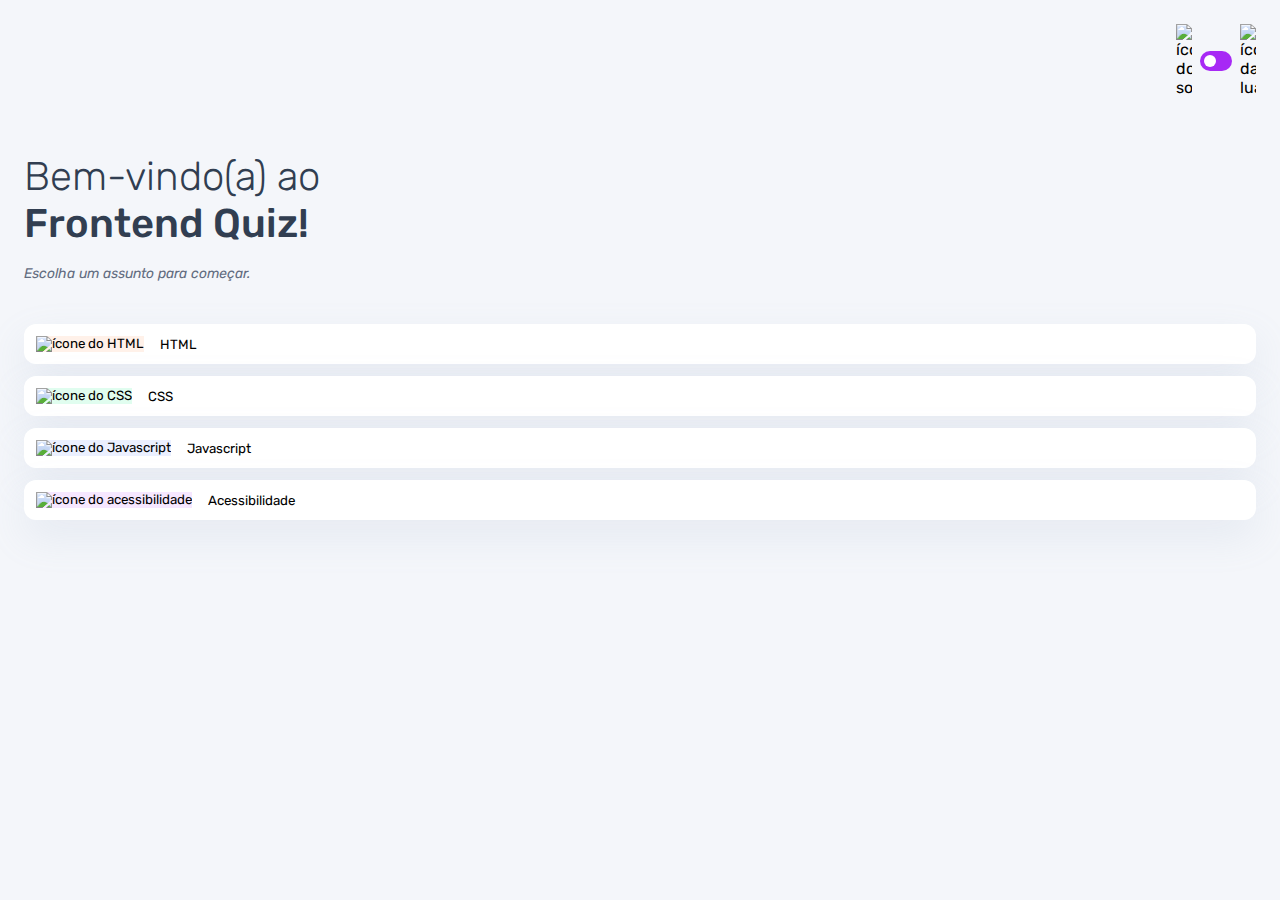
==== index.html @ 5c31f53d "primeira parte da estilização dos botões de assunto" ====
<!DOCTYPE html>
<html lang="pt-BR">
<head>
    <meta charset="UTF-8">
    <meta name="viewport" content="width=device-width, initial-scale=1.0">
    <link rel="preconnect" href="https://fonts.googleapis.com">
    <link rel="preconnect" href="https://fonts.gstatic.com" crossorigin>
    <link href="https://fonts.googleapis.com/css2?family=Rubik:ital,wght@0,300..900;1,300..900&display=swap" rel="stylesheet">
    <link rel="stylesheet" href="style.css">
    <title>Quiz app</title>
</head>
<body>
    <header>
        <div class="tema">
            <img src="./assets/images/icon-sun-dark.svg" alt="ícone do sol">
            <button>
                <div></div>
            </button>
            <img src="./assets/images/icon-moon-dark.svg" alt="ícone da lua">
        </div> 
    </header>

    <main>
        <section class="boas_vindas">
            <h1>
                Bem-vindo(a) ao <br> 
                <strong>Frontend Quiz!</strong>
            </h1>

            <p>Escolha um assunto para começar.</p>
        </section>

        <section class="assuntos">
            <button class="botao_html">
                <div>
                    <img src="./assets/images/icon-html.svg" alt="ícone do HTML">
                </div>
                HTML
            </button>

            <button class="botao_css">
                <div>
                    <img src="./assets/images/icon-css.svg" alt="ícone do CSS">
                </div>
                CSS
            </button>

            <button class="botao_javascript">
                <div>
                    <img src="./assets/images/icon-js.svg" alt="ícone do Javascript">
                </div>
                Javascript
            </button>

            <button class="botao_acessibilidade">
                <div>
                    <img src="./assets/images/icon-accessibility.svg" alt="ícone do acessibilidade">
                </div>
                Acessibilidade
            </button>
        </section>
    </main>
</body>
</html>
---- style.css ----
* {
    margin: 0;
    padding: 0;
    box-sizing: border-box;
    font-family: "Rubik", sans-serif;
    -webkit-font-smoothing: antialiased;
}

:root {
    --bg-color: #f4f6fa;
    --purple: #a729f5;
    --primary-text-color: #313e51;
    --secondary-text-color: #626c7f;
    --button-bg: #fff;
    --shadow: 0px 16px 40px 0px rgba(143, 160, 193, 0.14);
    --bg-html: #fff1e9;
    --bg-css: #e0fdef;
    --bg-javascript: #ebf0ff;
    --bg-acessibilidade: #f6e7ff;
    --white: #fff;
    --bg-mobile: url(./assets/images/pattern-background-mobile-light.svg);
}

body {
    height: 100svh;
    background: var(--bg-mobile) var(--bg-color);
    background-repeat: no-repeat;
    background-size: cover;
}

header {
    padding: 16px 24px;
    display: flex;
    justify-content: flex-end;
}

.tema {
    padding: 8px 0;
    display: flex;
    align-items: center;
    gap: 8px;
}

.tema img {
    width: 16px;
}

.tema button {
    height: 20px;
    width: 32px;
    background: var(--purple);
    border: 0;
    border-radius: 999px;
    padding: 4px;
}

.tema button div {
    background: var(--white);
    width: 12px;
    height: 12px;
    border-radius: 999px;
}

main {
    padding: 32px 24px;
}

.boas_vindas {
    margin-bottom: 40px;
}

.boas_vindas h1 {
    font-size: 40px;
    font-weight: 300;
    color: var(--primary-text-color);
    margin-bottom: 16px;
}

.boas_vindas h1 strong {
    font-weight: 500;
}

.boas_vindas p {
    color: var(--secondary-text-color);
    font-size: 14px;
    line-height: 150%;
    font-style: italic;
}

.assuntos {
    display: flex;
    flex-direction: column;
    gap: 12px;
}

.assuntos button {
    border: none;
    background: var(--button-bg);
    display: flex;
    align-items: center;
    gap: 16px;
    padding: 12px;
    border-radius: 12px;
    box-shadow: var(--shadow);
}

.botao_html div {
    background: var(--bg-html);
}

.botao_css div {
    background: var(--bg-css);
}

.botao_javascript div {
    background: var(--bg-javascript);
}

.botao_acessibilidade div {
    background: var(--bg-acessibilidade);
}
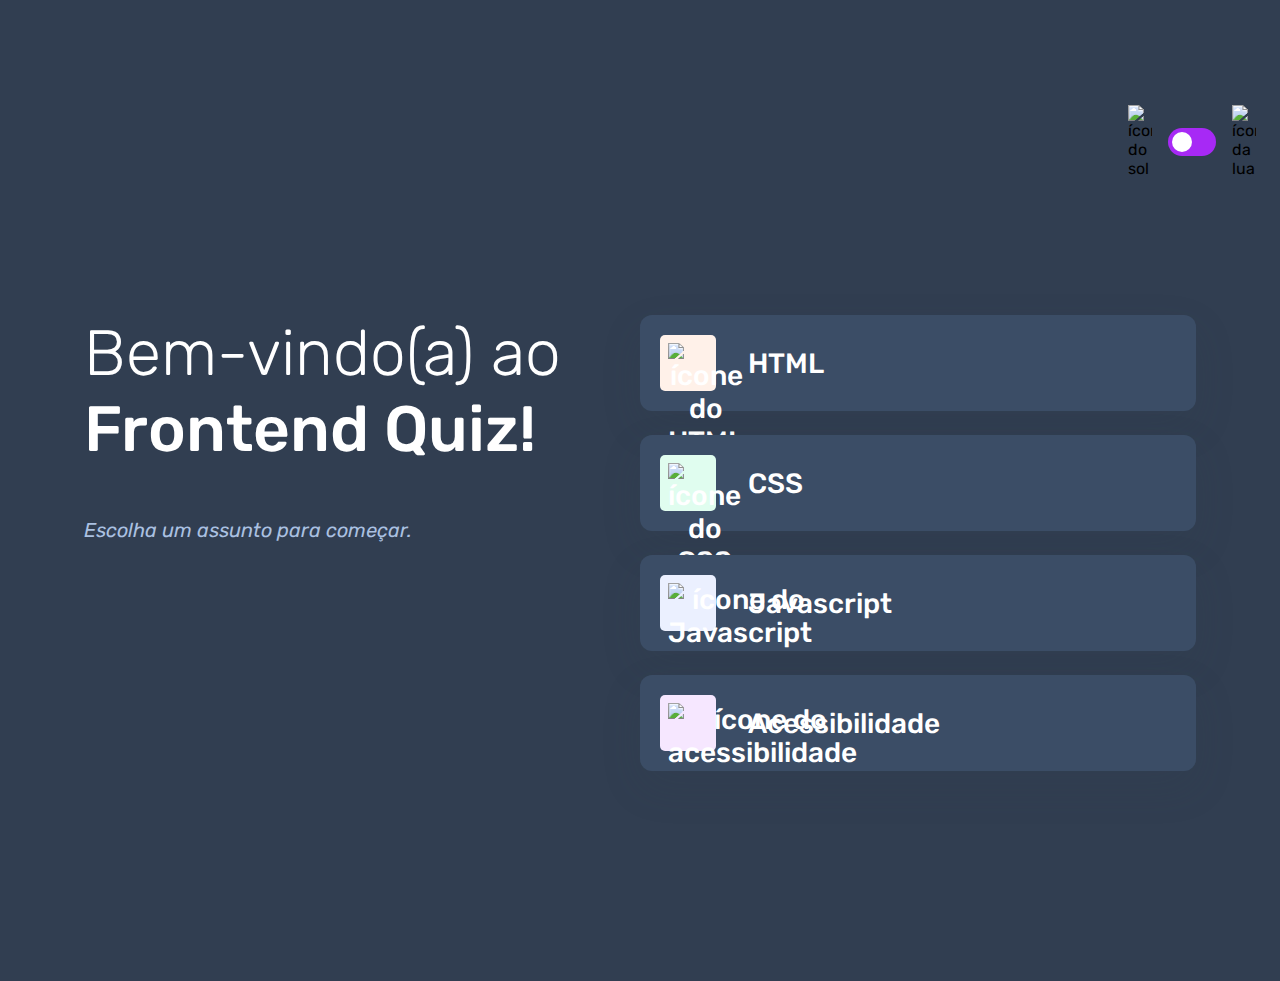
==== commit 5d74a461: "adaptação das cores para o tema escuro" ====
--- a/index.html
+++ b/index.html
@@ -9,7 +9,7 @@
     <link rel="stylesheet" href="style.css">
     <title>Quiz app</title>
 </head>
-<body>
+<body class="escuro">
     <header>
         <div class="tema">
             <img src="./assets/images/icon-sun-dark.svg" alt="ícone do sol">
--- a/style.css
+++ b/style.css
@@ -19,6 +19,17 @@
     --bg-acessibilidade: #f6e7ff;
     --white: #fff;
     --bg-mobile: url(./assets/images/pattern-background-mobile-light.svg);
+    --bg-desktop: url(./assets/images/pattern-background-desktop-light.svg);
+}
+
+body.escuro {
+    --bg-color: #313e51;
+    --bg-mobile: url(./assets/images/pattern-background-mobile-dark.svg);
+    --bg-desktop: url(./assets/images/pattern-background-desktop-dark.svg);
+    --primary-text-color: #fff;
+    --secondary-text-color: #abc1e1;
+    --button-bg: #3b4d66;
+    --shadow: 0px 16px 40px 0px rgba(49, 62, 81, 0.14);
 }
 
 body {
@@ -102,6 +113,20 @@
     padding: 12px;
     border-radius: 12px;
     box-shadow: var(--shadow);
+    font-size: 18px;
+    font-weight: 500;
+    color: var(--primary-text-color);
+}
+
+.assuntos button div {
+    width: 40px;
+    height: 40px;
+    padding: 5px;
+    border-radius: 5px;
+}
+
+.assuntos button img {
+    width: 100%;
 }
 
 .botao_html div {
@@ -118,4 +143,69 @@
 
 .botao_acessibilidade div {
     background: var(--bg-acessibilidade);
+}
+
+@media (min-width: 1100px) {
+    body {
+        background: var(--bg-desktop) var(--bg-color);
+        background-size: cover;
+        background-repeat: no-repeat;
+    }
+
+    header {
+        margin-block: 81px;
+    }
+
+    .tema {
+        gap: 16px;
+    }
+
+    .tema img {
+        width: 24px;
+    }
+
+    .tema button {
+        width: 48px;
+        height: 28px;
+    }
+
+    .tema button div {
+        width: 20px;
+        height: 20px;
+    }
+
+    main {
+        display: flex;
+        max-width: 1160px;
+        margin-inline: auto;
+    }
+
+    section {
+        width: 100%;
+    }
+
+    .boas_vindas h1 {
+        font-size: 64px;
+        margin-bottom: 48px;
+    }
+
+    .boas_vindas p {
+        font-size: 20px;
+    }
+
+    .assuntos {
+        gap: 24px;
+    }
+
+    .assuntos button {
+        font-size: 28px;
+        padding: 20px;
+        gap: 32px;
+    }
+
+    .assuntos button div {
+        width: 56px;
+        height: 56px;
+        padding: 8px;
+    }
 }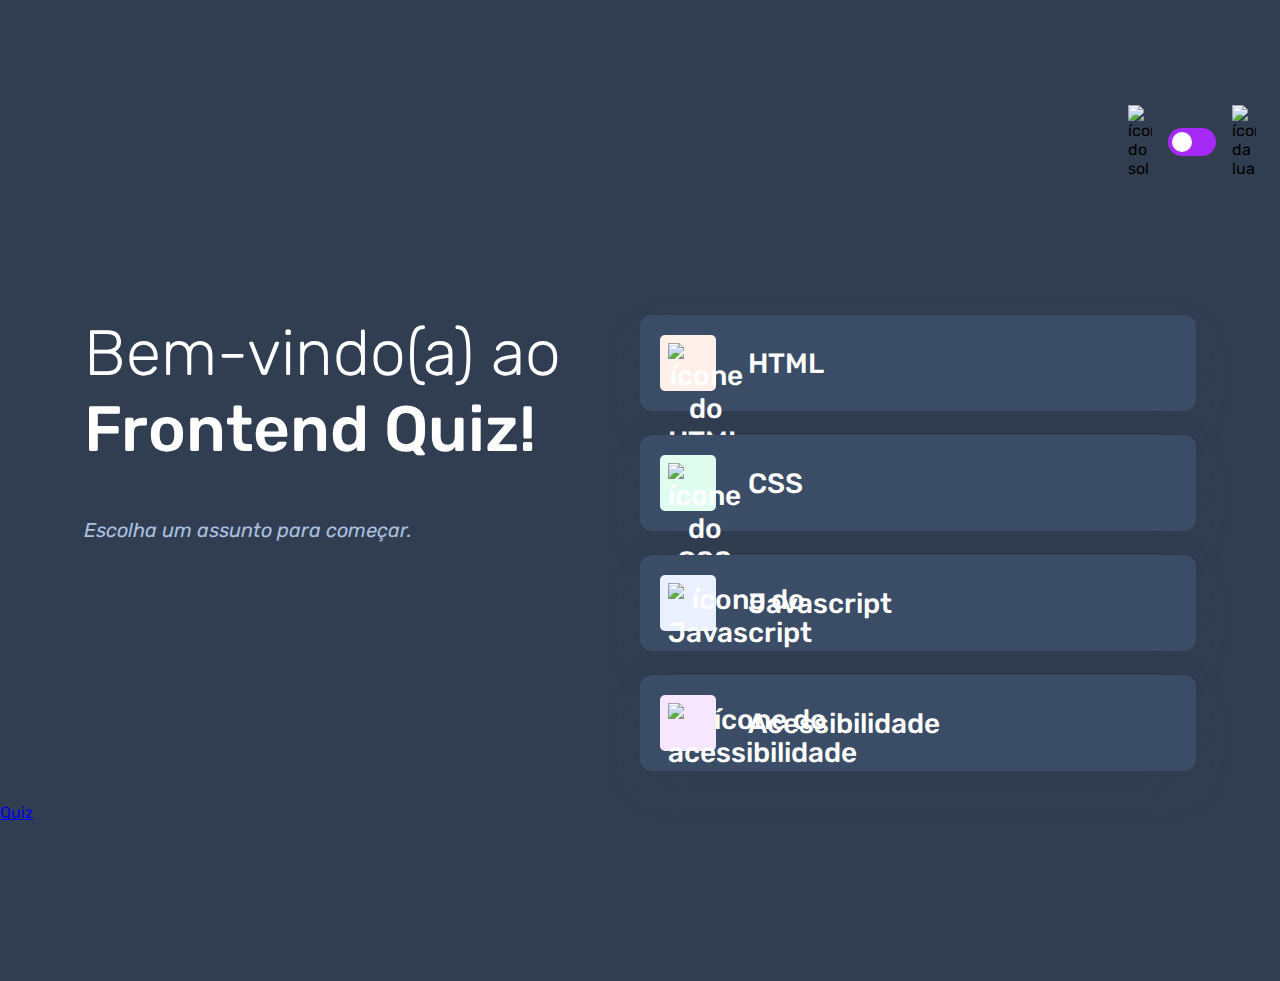
==== commit d0b576f6: "criação da página do quiz" ====
--- a/index.html
+++ b/index.html
@@ -60,5 +60,7 @@
             </button>
         </section>
     </main>
+    
+    <a href="./pages/quiz/quiz.html">Quiz</a>
 </body>
 </html>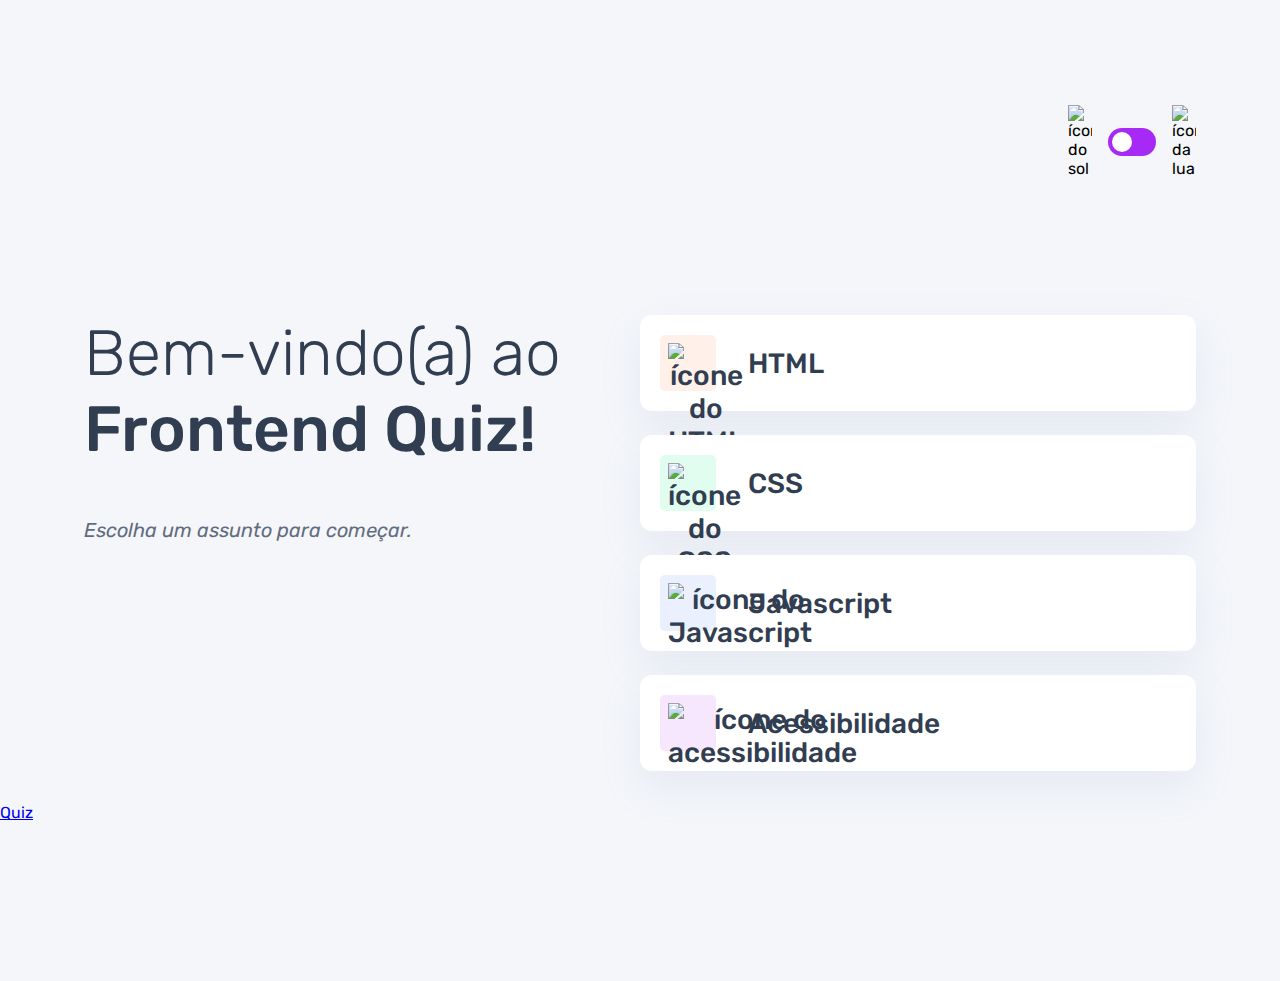
==== commit 120252d2: "primeiros ajustes do tema no Javascript" ====
--- a/index.html
+++ b/index.html
@@ -7,9 +7,10 @@
     <link rel="preconnect" href="https://fonts.gstatic.com" crossorigin>
     <link href="https://fonts.googleapis.com/css2?family=Rubik:ital,wght@0,300..900;1,300..900&display=swap" rel="stylesheet">
     <link rel="stylesheet" href="style.css">
+    <script src="./script.js" defer></script>
     <title>Quiz app</title>
 </head>
-<body class="escuro">
+<body>
     <header>
         <div class="tema">
             <img src="./assets/images/icon-sun-dark.svg" alt="ícone do sol">
--- a/style.css
+++ b/style.css
@@ -43,6 +43,8 @@
     padding: 16px 24px;
     display: flex;
     justify-content: flex-end;
+    max-width: 1160px;
+    margin-inline: auto;
 }
 
 .tema {
@@ -63,6 +65,7 @@
     border: 0;
     border-radius: 999px;
     padding: 4px;
+    display: flex;
 }
 
 .tema button div {
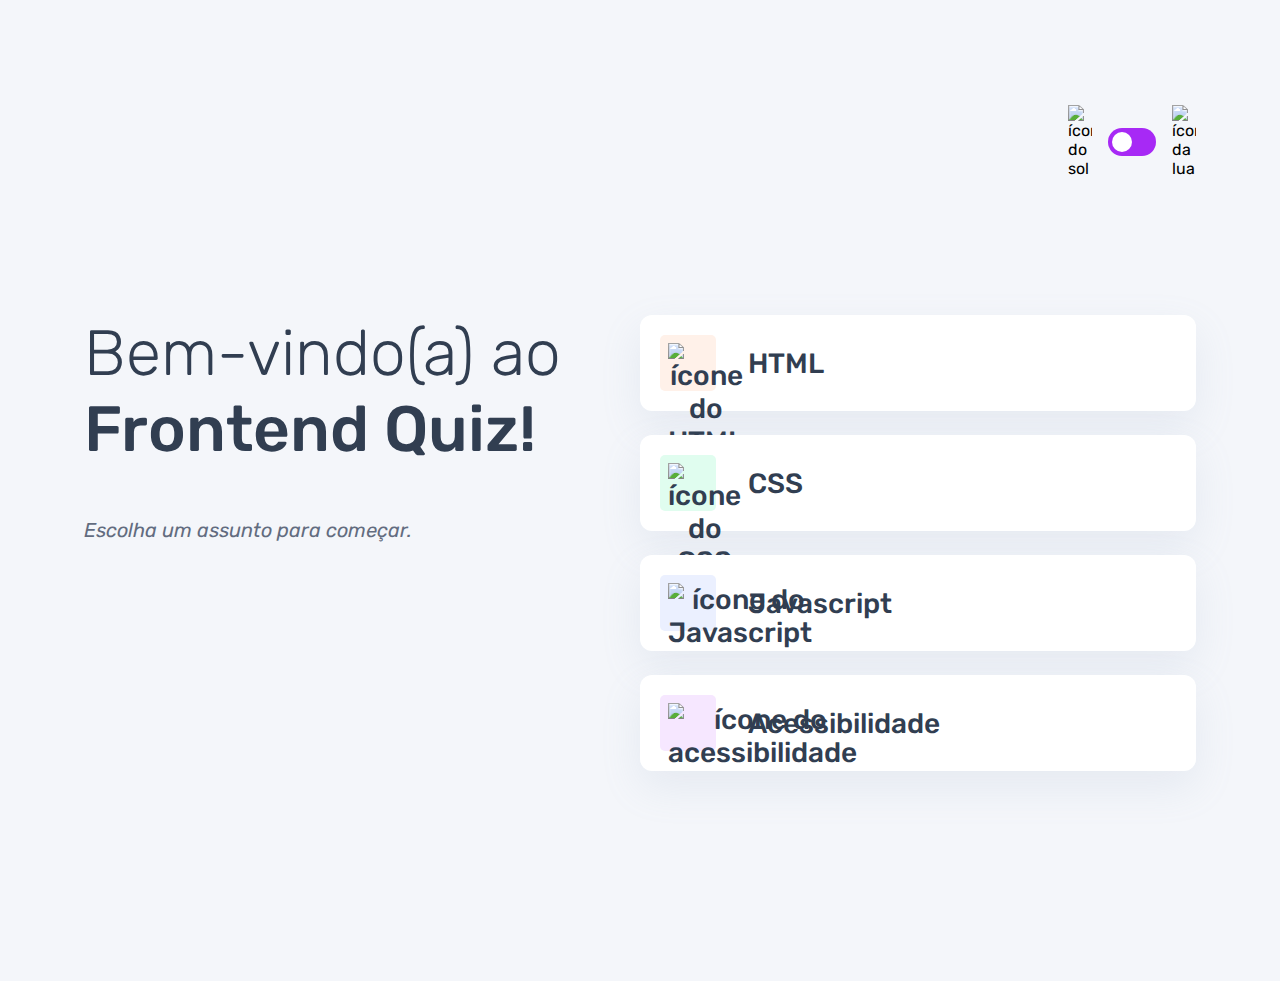
==== commit e079f3c3: "adicionada a função para escolher o tema do quiz no index.html" ====
--- a/index.html
+++ b/index.html
@@ -7,7 +7,7 @@
     <link rel="preconnect" href="https://fonts.gstatic.com" crossorigin>
     <link href="https://fonts.googleapis.com/css2?family=Rubik:ital,wght@0,300..900;1,300..900&display=swap" rel="stylesheet">
     <link rel="stylesheet" href="style.css">
-    <script src="./script.js" defer></script>
+    <script src="./script.js" type="module" defer></script>
     <title>Quiz app</title>
 </head>
 <body>
@@ -61,7 +61,5 @@
             </button>
         </section>
     </main>
-    
-    <a href="./pages/quiz/quiz.html">Quiz</a>
 </body>
 </html>--- a/style.css
+++ b/style.css
@@ -66,6 +66,7 @@
     border-radius: 999px;
     padding: 4px;
     display: flex;
+    cursor: pointer;
 }
 
 .tema button div {
@@ -119,6 +120,7 @@
     font-size: 18px;
     font-weight: 500;
     color: var(--primary-text-color);
+    cursor: pointer;
 }
 
 .assuntos button div {
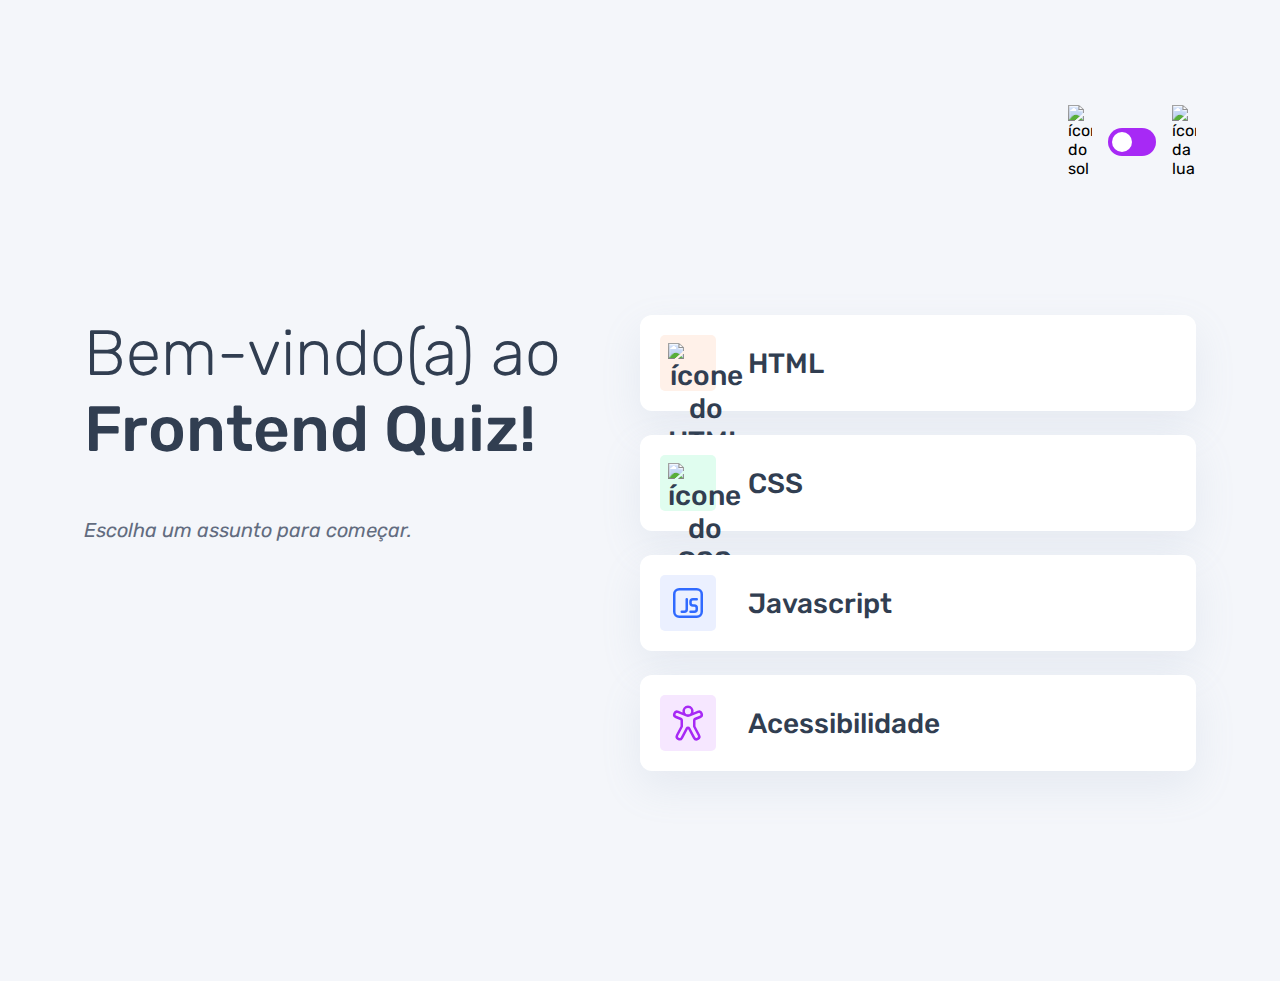
==== commit e7672b64: "alteração dinamica do assunto da página" ====
--- a/index.html
+++ b/index.html
@@ -48,14 +48,14 @@
 
             <button class="botao_javascript">
                 <div>
-                    <img src="./assets/images/icon-js.svg" alt="ícone do Javascript">
+                    <img src="./assets/images/icon-javascript.svg" alt="ícone do Javascript">
                 </div>
                 Javascript
             </button>
 
             <button class="botao_acessibilidade">
                 <div>
-                    <img src="./assets/images/icon-accessibility.svg" alt="ícone do acessibilidade">
+                    <img src="./assets/images/icon-acessibilidade.svg" alt="ícone do acessibilidade">
                 </div>
                 Acessibilidade
             </button>
